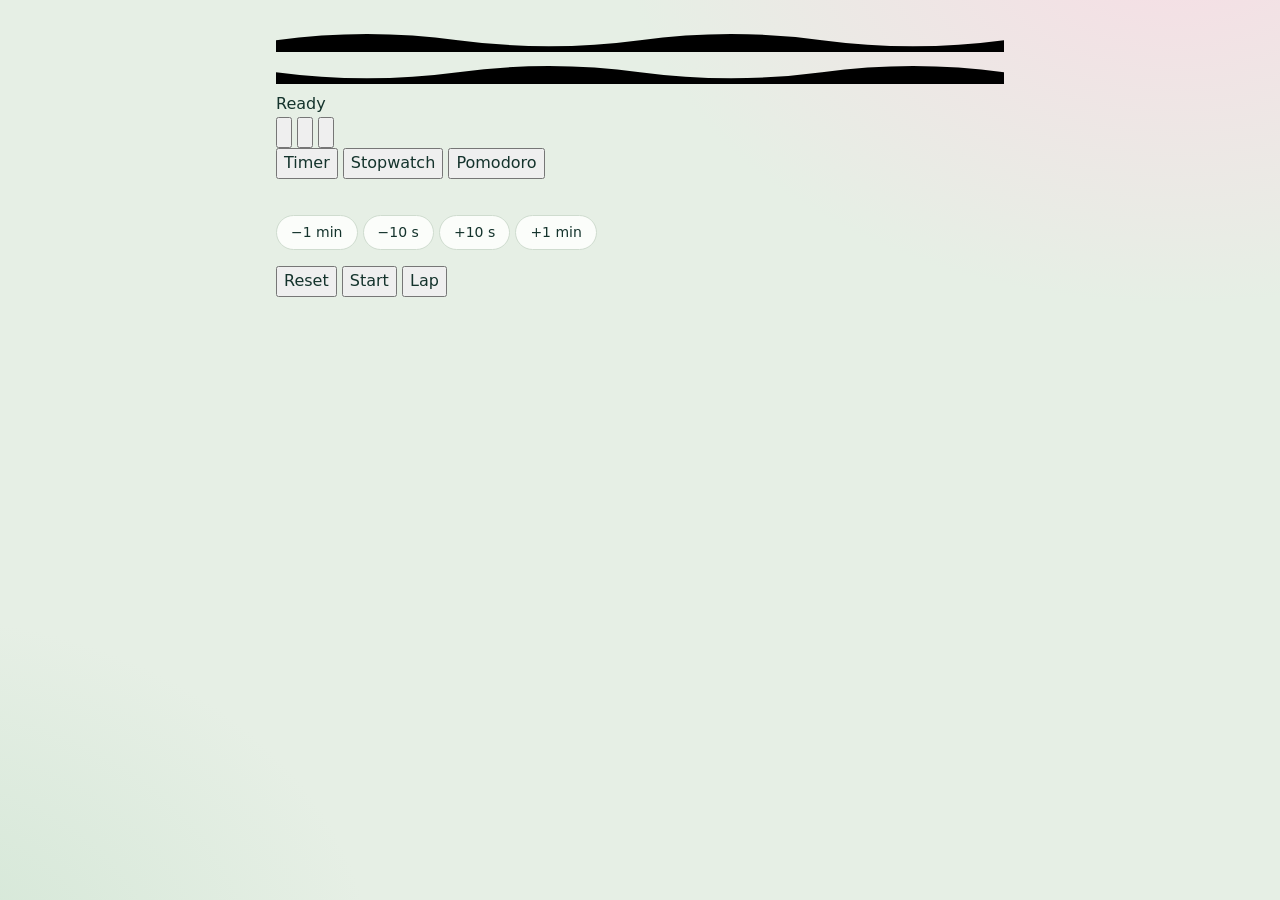
==== index-timer.html @ b1a6feed "timer" ====
<!DOCTYPE html>
<html lang="en">
<head>
<meta charset="utf-8">
<meta name="viewport" content="width=device-width, initial-scale=1, viewport-fit=cover">
<meta name="theme-color" content="#0B1020" id="tc">
<title>Tide</title>
<link rel="preconnect" href="https://fonts.googleapis.com">
<link rel="preconnect" href="https://fonts.gstatic.com" crossorigin>
<link href="https://fonts.googleapis.com/css2?family=Big+Shoulders+Display:wght@800;900&family=Outfit:wght@400;600&display=swap" rel="stylesheet">
<link rel="stylesheet" href="style.css">
</head>
<body>
<main class="app idle" id="app" data-theme="ocean" data-mode="timer">
  <div class="tide" id="tide">
    <svg class="wave" viewBox="0 0 1200 40" preserveAspectRatio="none" aria-hidden="true"><path d="M0 20Q150 0 300 20T600 20T900 20T1200 20V40H0Z"/></svg>
    <svg class="wave w2" viewBox="0 0 1200 40" preserveAspectRatio="none" aria-hidden="true"><path d="M0 20Q150 40 300 20T600 20T900 20T1200 20V40H0Z"/></svg>
  </div>

  <header class="top">
    <span class="pill" id="state">Ready</span>
    <div class="icons">
      <button class="ib" id="theme" aria-label="Change theme"><svg viewBox="0 0 24 24"><path d="M12 3a9 9 0 1 0 0 18c1.2 0 2-.8 2-1.8 0-.5-.2-.9-.5-1.3-.3-.4-.5-.8-.5-1.3 0-1 .8-1.8 1.8-1.8H17a4 4 0 0 0 4-4C21 6.5 17 3 12 3z"/><circle cx="7.5" cy="11" r="1"/><circle cx="10.5" cy="7" r="1"/><circle cx="15" cy="7.5" r="1"/></svg></button>
      <button class="ib" id="snd" aria-label="Toggle sound"><svg class="on" viewBox="0 0 24 24"><path d="M11 5 6 9H3v6h3l5 4z"/><path d="M15.5 8.5a5 5 0 0 1 0 7M18.5 5.5a9 9 0 0 1 0 13"/></svg><svg class="off" viewBox="0 0 24 24"><path d="M11 5 6 9H3v6h3l5 4z"/><path d="m16 9 5 6M21 9l-5 6"/></svg></button>
      <button class="ib" id="full" aria-label="Fullscreen"><svg viewBox="0 0 24 24"><path d="M4 9V4h5M20 9V4h-5M4 15v5h5M20 15v5h-5"/></svg></button>
    </div>
  </header>

  <nav class="tabs" id="tabs" aria-label="Mode">
    <button data-mode="timer" class="on">Timer</button>
    <button data-mode="stopwatch">Stopwatch</button>
    <button data-mode="pomodoro">Pomodoro</button>
  </nav>

  <section class="mid">
    <div class="clock" id="clock" role="timer"></div>
    <div class="hint" id="hint"></div>
    <div class="dots" id="dots"></div>
    <div class="presets" id="presets"></div>
    <div class="adjust" id="adjust">
      <button class="chip" data-s="-60">−1 min</button>
      <button class="chip" data-s="-10">−10 s</button>
      <button class="chip" data-s="10">+10 s</button>
      <button class="chip" data-s="60">+1 min</button>
    </div>
    <ol class="laps" id="laps"></ol>
  </section>

  <footer class="bar">
    <button class="side" id="reset">Reset</button>
    <button class="go" id="go">Start</button>
    <button class="side" id="lap">Lap</button>
  </footer>
</main>
<script src="script.js"></script>
</body>
</html>
---- style.css ----
/* Size Metrics Quiz
   Direction: a quiet botanical garden. Misty sage ground, deep forest ink,
   one rose accent that matches the flowers. */

:root {
  --bg: #e6efe5;
  --wash: #f7dde5;
  --wash-2: #d2e6d5;
  --card: #fbfdfa;
  --ink: #14332c;
  --muted: #58706a;
  --line: #cfdccf;
  --accent: #d6336c;
  --accent-ink: #ffffff;
  --accent-soft: #fbe4ec;
  --good: #2a8a57;
  --good-bg: #dcf2e3;
  --bad: #c93c46;
  --bad-bg: #fbe2e4;
  --warn: #d98a00;
  --shadow: 0 1px 2px rgba(20, 51, 44, .06), 0 12px 32px -12px rgba(20, 51, 44, .22);
  --radius: 20px;
  --font-display: "Bricolage Grotesque", "Segoe UI", system-ui, sans-serif;
  --font-body: "DM Sans", system-ui, -apple-system, "Segoe UI", sans-serif;
  --font-mono: "DM Mono", ui-monospace, Menlo, Consolas, monospace;
}

@media (prefers-color-scheme: dark) {
  :root {
    --bg: #0e1b18;
    --wash: #2a1620;
    --wash-2: #12302a;
    --card: #142622;
    --ink: #e7f1ec;
    --muted: #9bb5ac;
    --line: #27413a;
    --accent: #ff7aa5;
    --accent-ink: #2a0b17;
    --accent-soft: #3a1c28;
    --good: #5fd596;
    --good-bg: #123424;
    --bad: #ff8a91;
    --bad-bg: #3b1b1f;
    --warn: #f5b73d;
    --shadow: 0 1px 2px rgba(0, 0, 0, .3), 0 12px 32px -12px rgba(0, 0, 0, .6);
  }
}

* { box-sizing: border-box; }

html { -webkit-text-size-adjust: 100%; }

body {
  margin: 0;
  min-height: 100vh;
  color: var(--ink);
  font-family: var(--font-body);
  font-size: 16px;
  line-height: 1.55;
  background:
    radial-gradient(56rem 38rem at 92% -8%, var(--wash), transparent 62%),
    radial-gradient(48rem 36rem at -8% 108%, var(--wash-2), transparent 62%),
    var(--bg);
  background-attachment: fixed;
}

#petals {
  position: fixed;
  inset: 0;
  width: 100%;
  height: 100%;
  pointer-events: none;
  z-index: 50;
}

.app {
  width: 100%;
  max-width: 760px;
  margin: 0 auto;
  padding: 28px 16px 64px;
}

.screen { display: none; }
.screen.is-active { display: block; animation: rise .45s ease both; }

h1, h2, h3 {
  font-family: var(--font-display);
  line-height: 1.15;
  margin: 0;
  text-wrap: balance;
}

button { font: inherit; color: inherit; cursor: pointer; }
:focus-visible { outline: 3px solid var(--accent); outline-offset: 3px; }

.card {
  background: var(--card);
  border: 1px solid var(--line);
  border-radius: var(--radius);
  box-shadow: var(--shadow);
}

.eyebrow {
  margin: 0 0 8px;
  font-family: var(--font-mono);
  font-size: 12px;
  letter-spacing: .1em;
  text-transform: uppercase;
  color: var(--muted);
}

.lede { margin: 12px 0 0; color: var(--muted); max-width: 54ch; }

/* ---------- Buttons ---------- */
.btn {
  display: inline-flex;
  align-items: center;
  justify-content: center;
  gap: 8px;
  border: 0;
  border-radius: 999px;
  padding: 14px 30px;
  font-weight: 600;
  letter-spacing: .01em;
  background: var(--accent);
  color: var(--accent-ink);
  box-shadow: 0 8px 20px -8px var(--accent);
  transition: transform .15s ease, box-shadow .15s ease;
}
.btn:hover { transform: translateY(-2px); box-shadow: 0 12px 24px -8px var(--accent); }
.btn:active { transform: translateY(0); }
.btn.ghost {
  background: transparent;
  color: var(--ink);
  border: 1.5px solid var(--line);
  box-shadow: none;
}
.btn.ghost:hover { border-color: var(--accent); color: var(--accent); }

/* ---------- Start screen ---------- */
.hero {
  position: relative;
  overflow: hidden;
  padding: 48px 28px 36px;
  text-align: center;
  display: flex;
  flex-direction: column;
  align-items: center;
}
.hero h1 { font-size: clamp(34px, 8vw, 54px); font-weight: 700; }
.hero .lede { text-align: center; }

.bloom {
  width: 150px;
  height: 150px;
  margin-bottom: 18px;
  animation: spin 40s linear infinite;
}
.bloom ellipse { fill: var(--accent); opacity: .88; }
.bloom .ring-b ellipse { fill: #ff9fbd; opacity: .95; }
.bloom .core { fill: #f2b84b; }

.rules {
  list-style: none;
  padding: 0;
  margin: 28px 0 30px;
  display: flex;
  flex-wrap: wrap;
  justify-content: center;
  gap: 12px;
}
.rules li {
  min-width: 128px;
  padding: 12px 16px;
  border: 1px solid var(--line);
  border-radius: 14px;
  background: var(--bg);
  display: flex;
  flex-direction: column;
}
.rules b { font-family: var(--font-display); font-size: 22px; }
.rules span { font-size: 13px; color: var(--muted); }
.hint { margin: 18px 0 0; font-size: 13px; color: var(--muted); }

/* ---------- Paste your own questions ---------- */
.paste {
  width: 100%;
  max-width: 620px;
  margin-top: 24px;
  padding: 0 18px;
  text-align: left;
  background: var(--bg);
  border: 1px solid var(--line);
  border-radius: 14px;
}
.paste summary { padding: 14px 0; font-weight: 600; cursor: pointer; }
.paste[open] summary { border-bottom: 1px solid var(--line); margin-bottom: 14px; }
.paste-help { margin: 0 0 12px; font-size: 14px; color: var(--muted); }
.paste-help code {
  font-family: var(--font-mono);
  font-size: .92em;
  padding: 1px 6px;
  border-radius: 6px;
  background: var(--card);
  border: 1px solid var(--line);
}
.paste textarea {
  display: block;
  width: 100%;
  min-height: 190px;
  padding: 12px 14px;
  resize: vertical;
  font-family: var(--font-mono);
  font-size: 13px;
  line-height: 1.6;
  color: var(--ink);
  background: var(--card);
  border: 1.5px solid var(--line);
  border-radius: 10px;
}
.paste textarea:focus-visible { outline: 3px solid var(--accent); outline-offset: 2px; }
.paste-actions { display: flex; flex-wrap: wrap; gap: 10px; margin: 14px 0 12px; }
.paste .btn { padding: 11px 22px; }
.paste-msg { margin: 0 0 16px; font-size: 14px; min-height: 1.5em; overflow-wrap: anywhere; }
.paste-msg.ok { color: var(--good); }
.paste-msg.warn { color: var(--warn); }
.paste-msg.err { color: var(--bad); }
.sr { position: absolute; width: 1px; height: 1px; overflow: hidden; clip: rect(0 0 0 0); white-space: nowrap; }

/* ---------- Quiz top bar ---------- */
.topbar {
  display: flex;
  align-items: center;
  justify-content: space-between;
  gap: 12px;
  margin-bottom: 14px;
}
.chips { display: flex; flex-wrap: wrap; gap: 8px; min-width: 0; }
.chip {
  padding: 6px 14px;
  border-radius: 999px;
  border: 1px solid var(--line);
  background: var(--card);
  font-size: 14px;
  font-variant-numeric: tabular-nums;
  white-space: nowrap;
}
.chip b { font-weight: 600; }
.chip-streak { background: var(--accent-soft); border-color: var(--accent); color: var(--accent); font-weight: 600; }

.timer {
  position: relative;
  width: 64px;
  height: 64px;
  flex: none;
}
.timer svg { width: 100%; height: 100%; transform: rotate(-90deg); }
.timer circle { fill: none; stroke-width: 6; }
.t-bg { stroke: var(--line); }
.t-fg {
  stroke: var(--good);
  stroke-linecap: round;
  stroke-dasharray: 163.36;
  stroke-dashoffset: 0;
  transition: stroke .3s ease;
}
.timer span {
  position: absolute;
  inset: 0;
  display: grid;
  place-items: center;
  font-family: var(--font-mono);
  font-weight: 500;
  font-size: 20px;
  font-variant-numeric: tabular-nums;
}
.timer.warn .t-fg { stroke: var(--warn); }
.timer.danger .t-fg { stroke: var(--bad); }
.timer.danger span { color: var(--bad); animation: pulse .5s ease-in-out infinite alternate; }

/* ---------- Progress dots ---------- */
.dots { display: flex; gap: 4px; margin-bottom: 18px; }
.dot {
  flex: 1 1 0;
  min-width: 4px;
  height: 7px;
  border-radius: 4px;
  background: var(--line);
  transition: background .25s ease, transform .25s ease;
}
.dot.current { background: var(--accent); transform: scaleY(1.5); }
.dot.correct { background: var(--good); }
.dot.wrong { background: var(--bad); }
.dot.timeout { background: var(--warn); }

/* ---------- Question card ---------- */
.q-card { padding: 28px 24px 24px; }
.q-card.shake { animation: shake .45s ease; }
.qno {
  margin: 0 0 8px;
  font-family: var(--font-mono);
  font-size: 12px;
  letter-spacing: .1em;
  text-transform: uppercase;
  color: var(--muted);
}
.q-card h2 { font-size: clamp(20px, 4.4vw, 26px); font-weight: 600; margin-bottom: 20px; }

.code {
  margin: 0 0 20px;
  padding: 14px 16px;
  background: var(--bg);
  border: 1px solid var(--line);
  border-radius: 12px;
  font-family: var(--font-mono);
  font-size: 14px;
  overflow-x: auto;
}

.opts { display: grid; gap: 10px; }
.opt {
  display: flex;
  align-items: flex-start;
  gap: 14px;
  width: 100%;
  min-width: 0;
  text-align: left;
  padding: 13px 16px;
  background: var(--card);
  border: 1.5px solid var(--line);
  border-radius: 14px;
  transition: border-color .15s ease, background .15s ease, transform .15s ease;
}
.opt .badge {
  flex: none;
  width: 30px;
  height: 30px;
  display: grid;
  place-items: center;
  border-radius: 50%;
  border: 1.5px solid var(--line);
  font-family: var(--font-mono);
  font-size: 13px;
  font-weight: 500;
  color: var(--muted);
}
.opt .txt { flex: 1; min-width: 0; padding-top: 3px; overflow-wrap: anywhere; }
.opt:hover:not(:disabled) { border-color: var(--accent); background: var(--accent-soft); transform: translateX(3px); }
.opt:hover:not(:disabled) .badge { border-color: var(--accent); color: var(--accent); }
.opt:disabled { cursor: default; }

.opt.correct { border-color: var(--good); background: var(--good-bg); animation: pop .5s ease; }
.opt.correct .badge { background: var(--good); border-color: var(--good); color: #fff; }
.opt.wrong { border-color: var(--bad); background: var(--bad-bg); }
.opt.wrong .badge { background: var(--bad); border-color: var(--bad); color: #fff; }
.opt.dim { opacity: .55; }
.opt .mark { flex: none; font-weight: 700; padding-top: 2px; }
.opt.correct .mark { color: var(--good); }
.opt.wrong .mark { color: var(--bad); }

/* ---------- Feedback + explanation ---------- */
.feedback {
  margin-top: 22px;
  padding-top: 20px;
  border-top: 1.5px dashed var(--line);
  animation: rise .4s ease both;
}
.verdict {
  margin: 0 0 10px;
  font-family: var(--font-display);
  font-size: 22px;
  font-weight: 700;
}
.verdict.good { color: var(--good); }
.verdict.bad { color: var(--bad); }
.verdict.late { color: var(--warn); }
.explain { margin-bottom: 20px; }
.explain p { margin: 0 0 10px; }
.explain ul { margin: 6px 0 10px; padding-left: 22px; }
.explain li { margin: 3px 0; }
.explain code, .review code {
  font-family: var(--font-mono);
  font-size: .9em;
  padding: 1px 6px;
  border-radius: 6px;
  background: var(--bg);
  border: 1px solid var(--line);
}
.explain .f {
  margin: 8px 0 12px;
  padding: 12px 16px;
  font-family: var(--font-mono);
  font-size: 15px;
  line-height: 1.7;
  background: var(--bg);
  border: 1px solid var(--line);
  border-left: 4px solid var(--accent);
  border-radius: 10px;
  overflow-x: auto;
}

/* ---------- Result ---------- */
.result { padding: 40px 24px 32px; text-align: center; }
.result .big {
  font-family: var(--font-display);
  font-weight: 700;
  font-size: clamp(72px, 20vw, 120px);
  line-height: 1;
  color: var(--accent);
  font-variant-numeric: tabular-nums;
}
.result .big small { font-size: .38em; color: var(--muted); font-weight: 500; }
.result h2 { margin-top: 10px; font-size: clamp(24px, 5vw, 32px); }
.result .lede { margin-left: auto; margin-right: auto; }

.stats {
  display: grid;
  grid-template-columns: repeat(auto-fit, minmax(120px, 1fr));
  gap: 10px;
  margin: 28px 0 8px;
}
.stats div {
  padding: 14px 10px;
  border: 1px solid var(--line);
  border-radius: 14px;
  background: var(--bg);
  display: flex;
  flex-direction: column;
}
.stats b { font-family: var(--font-display); font-size: 26px; font-variant-numeric: tabular-nums; }
.stats span { font-size: 13px; color: var(--muted); }

.result h3 { margin: 28px 0 12px; text-align: left; font-size: 20px; }
.review { list-style: none; padding: 0; margin: 0; display: grid; gap: 10px; text-align: left; }
.review li { padding: 14px 16px; border: 1px solid var(--line); border-radius: 14px; background: var(--bg); }
.review .rq { margin: 0 0 6px; font-weight: 500; }
.review .ra { margin: 0; font-size: 14px; color: var(--muted); }
.review .ra b { color: var(--good); font-weight: 600; }
.review .tag {
  display: inline-block;
  margin-right: 8px;
  padding: 1px 10px;
  border-radius: 999px;
  font-size: 12px;
  font-weight: 600;
}
.review .tag.wrong { background: var(--bad-bg); color: var(--bad); }
.review .tag.timeout { background: var(--accent-soft); color: var(--warn); }
.review .perfect { text-align: center; border-style: dashed; color: var(--muted); }

.actions { display: flex; flex-wrap: wrap; justify-content: center; gap: 12px; margin-top: 28px; }

/* ---------- Motion ---------- */
@keyframes rise  { from { opacity: 0; transform: translateY(12px); } to { opacity: 1; transform: none; } }
@keyframes spin  { to { transform: rotate(360deg); } }
@keyframes pop   { 0% { transform: scale(1); } 40% { transform: scale(1.025); } 100% { transform: scale(1); } }
@keyframes shake { 0%, 100% { transform: translateX(0); } 20% { transform: translateX(-8px); } 40% { transform: translateX(7px); } 60% { transform: translateX(-5px); } 80% { transform: translateX(3px); } }
@keyframes pulse { from { transform: scale(1); } to { transform: scale(1.14); } }

@media (prefers-reduced-motion: reduce) {
  *, *::before, *::after { animation: none !important; transition: none !important; }
}

@media (max-width: 480px) {
  .app { padding-top: 16px; }
  .hero { padding: 36px 18px 28px; }
  .q-card { padding: 22px 16px 18px; }
  .opt { padding: 11px 12px; gap: 10px; }
}
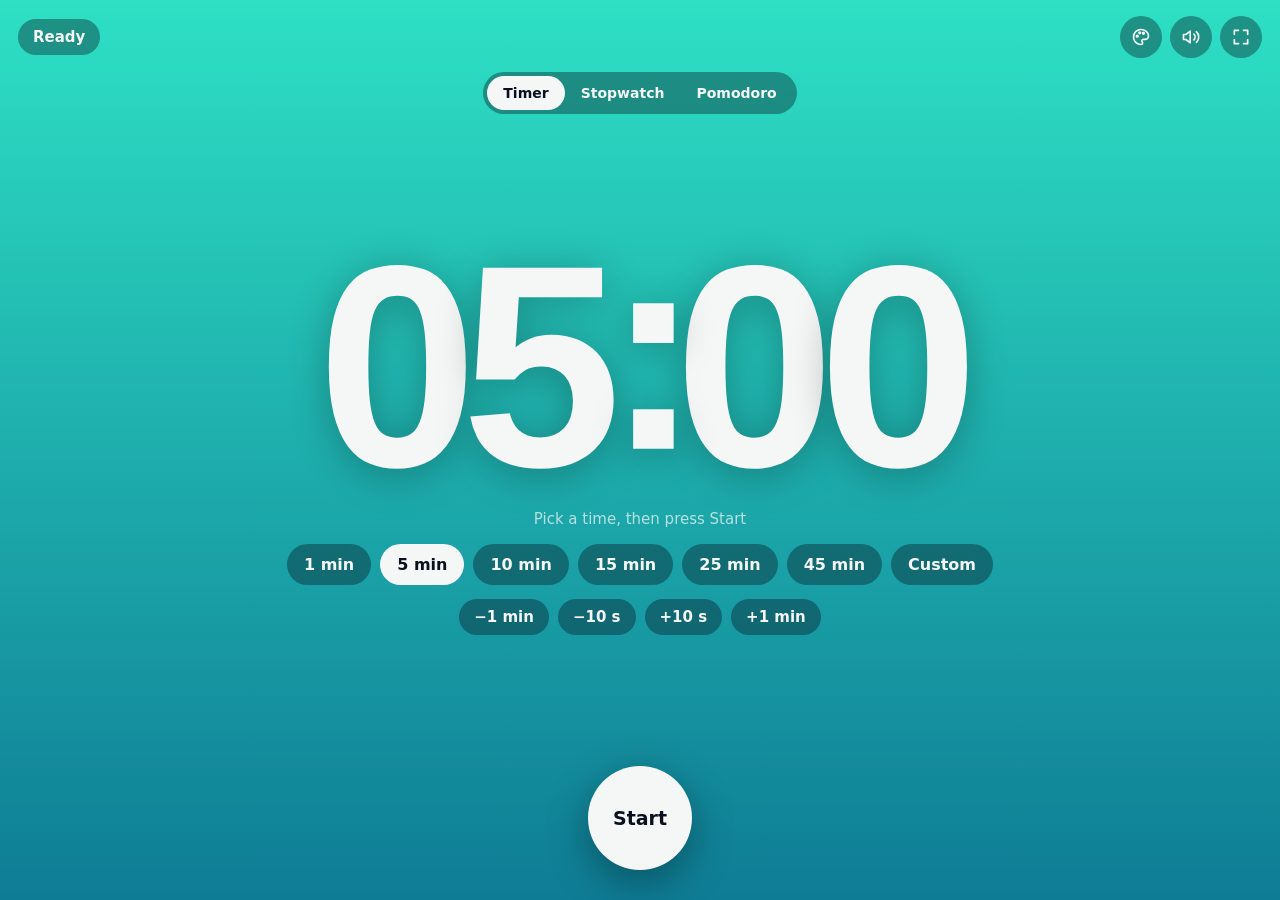
==== commit 79e6c7a3: "sorry" ====
--- a/index-timer.html
+++ b/index-timer.html
@@ -8,7 +8,7 @@
 <link rel="preconnect" href="https://fonts.googleapis.com">
 <link rel="preconnect" href="https://fonts.gstatic.com" crossorigin>
 <link href="https://fonts.googleapis.com/css2?family=Big+Shoulders+Display:wght@800;900&family=Outfit:wght@400;600&display=swap" rel="stylesheet">
-<link rel="stylesheet" href="style.css">
+<link rel="stylesheet" href="style-timer.css">
 </head>
 <body>
 <main class="app idle" id="app" data-theme="ocean" data-mode="timer">
@@ -52,6 +52,6 @@
     <button class="side" id="lap">Lap</button>
   </footer>
 </main>
-<script src="script.js"></script>
+<script src="script-timer.js"></script>
 </body>
 </html>
--- a/style-timer.css
+++ b/style-timer.css
@@ -0,0 +1,80 @@
+:root{--text:#F4F7F5;--muted:rgba(244,247,245,.72);--glass:rgba(8,12,26,.36);color-scheme:dark;box-sizing:border-box;
+  padding-top:env(safe-area-inset-top,0px);padding-bottom:env(safe-area-inset-bottom,0px)}
+*,*::before,*::after{box-sizing:inherit;margin:0;padding:0}
+html{height:100%;scroll-padding-top:env(safe-area-inset-top,0px)}
+body{height:100%;background:#0B1020;color:var(--text);font-family:'Outfit',system-ui,sans-serif;overflow:hidden;
+  -webkit-user-select:none;user-select:none;touch-action:manipulation;-webkit-tap-highlight-color:transparent}
+button{font-family:inherit;color:inherit}
+button:focus-visible{outline:3px solid #fff;outline-offset:3px}
+
+/* themes */
+.app{--lvl:1;--warn-a:#FF8A66;--warn-b:#D6264A}
+.app[data-theme=ocean]{--bg:#0B1020;--ta:#2EE0C4;--tb:#0E7C95}
+.app[data-theme=sunset]{--bg:#1A0B1E;--ta:#FFC15A;--tb:#E4405F}
+.app[data-theme=forest]{--bg:#08140E;--ta:#C4F77E;--tb:#1B8A57}
+.app[data-theme=violet]{--bg:#100B24;--ta:#D2B4FF;--tb:#5B3FD1}
+.app.warn[data-theme],.app.done[data-theme]{--ta:var(--warn-a);--tb:var(--warn-b)}
+
+.app{position:fixed;inset:0;display:flex;flex-direction:column;overflow:hidden;background:var(--bg);transition:background .5s}
+.tide{position:absolute;left:0;right:0;bottom:0;height:calc(var(--lvl)*100%);background:linear-gradient(180deg,var(--ta),var(--tb));transition:background .6s}
+.wave{position:absolute;left:0;top:-39px;width:200%;height:40px;fill:var(--ta);animation:drift 7s linear infinite;transition:fill .6s}
+.wave.w2{top:-34px;opacity:.45;animation-duration:11s;animation-direction:reverse}
+.app.empty .wave{display:none}
+@keyframes drift{to{transform:translateX(-50%)}}
+
+/* header */
+.top,.tabs,.mid,.bar{position:relative;z-index:2}
+.top{display:flex;justify-content:space-between;align-items:center;padding:16px 18px 0;gap:10px}
+.pill,.ib,.chip,.side,.tabs{background:var(--glass);backdrop-filter:blur(10px);-webkit-backdrop-filter:blur(10px)}
+.pill{font-size:15px;font-weight:600;padding:9px 15px;border-radius:99px;white-space:nowrap;overflow:hidden;text-overflow:ellipsis}
+.icons{display:flex;gap:8px}
+.ib{width:42px;height:42px;border-radius:50%;border:0;display:grid;place-items:center;cursor:pointer}
+.ib svg{width:20px;height:20px;stroke:currentColor;fill:none;stroke-width:2;stroke-linecap:round;stroke-linejoin:round}
+.ib.muted .on,.ib:not(.muted) .off{display:none}
+
+.tabs{align-self:center;margin-top:14px;display:flex;padding:4px;border-radius:99px}
+.tabs button{border:0;background:none;font-size:14px;font-weight:600;padding:9px 16px;border-radius:99px;cursor:pointer;transition:background .2s,color .2s}
+.tabs button.on{background:var(--text);color:#0B1020}
+
+/* middle */
+.mid{flex:1;min-height:0;display:flex;flex-direction:column;align-items:center;justify-content:center;gap:14px}
+.clock{font-family:'Big Shoulders Display',Impact,'Arial Narrow',sans-serif;font-weight:900;font-size:min(46vw,32vh);line-height:.9;
+  display:flex;justify-content:center;align-items:baseline;text-shadow:0 6px 40px rgba(0,0,0,.28);cursor:pointer}
+.clock.long{font-size:min(31vw,24vh)}
+.clock .d{display:inline-block;width:.5em;text-align:center}
+.clock .c{display:inline-block;width:.24em;text-align:center;transform:translateY(-.06em)}
+.clock .cs{font-size:.32em;width:1.25em;text-align:left;margin-left:.1em;opacity:.85}
+.app.done .clock{animation:pulse .7s ease-in-out infinite alternate}
+.app.done .tide{height:100%;animation:flash .7s ease-in-out infinite alternate}
+@keyframes pulse{to{transform:scale(1.05)}}
+@keyframes flash{to{opacity:.55}}
+.hint{font-size:15px;color:var(--muted);text-align:center;padding:0 24px;min-height:20px}
+
+.dots{display:none;gap:10px}
+.app[data-mode=pomodoro] .dots{display:flex}
+.dots i{width:12px;height:12px;border-radius:50%;border:2px solid var(--text);opacity:.55}
+.dots i.on{background:var(--text);opacity:1}
+.dots i.now{opacity:1;box-shadow:0 0 0 4px rgba(255,255,255,.22)}
+
+.presets,.adjust{display:flex;gap:9px;flex-wrap:wrap;justify-content:center;padding:0 18px}
+.chip{border:0;font-size:16px;font-weight:600;padding:11px 17px;border-radius:99px;cursor:pointer}
+.chip.sel,.chip:active{background:var(--text);color:#0B1020}
+.adjust .chip{font-size:15px;padding:9px 15px}
+.app:not(.idle) .presets,.app:not(.idle) .adjust,.app[data-mode=stopwatch] .presets{display:none}
+.app:not([data-mode=timer]) .adjust{display:none}
+
+.laps{display:none;list-style:none;width:min(88vw,420px);max-height:21vh;overflow-y:auto;border-radius:18px;background:var(--glass);backdrop-filter:blur(10px);-webkit-backdrop-filter:blur(10px)}
+.app[data-mode=stopwatch] .laps.has{display:block}
+.laps li{display:flex;justify-content:space-between;padding:10px 18px;font-size:16px;font-variant-numeric:tabular-nums;border-bottom:1px solid rgba(255,255,255,.1)}
+.laps li:last-child{border:0}
+.laps li b{font-weight:600;opacity:.7}
+
+/* controls */
+.bar{display:flex;justify-content:center;align-items:center;gap:26px;padding:8px 20px 30px}
+.go{width:104px;height:104px;border-radius:50%;border:0;background:var(--text);color:#0B1020;font-size:19px;font-weight:600;cursor:pointer;box-shadow:0 12px 40px rgba(0,0,0,.35);transition:transform .15s}
+.side{width:64px;height:64px;border-radius:50%;border:0;font-size:14px;font-weight:600;cursor:pointer;transition:transform .15s}
+.go:active,.side:active{transform:scale(.92)}
+.side.hide{visibility:hidden}
+
+@media (max-height:600px){.mid{gap:8px}.clock{font-size:28vh}.go{width:84px;height:84px}.dots,.hint{display:none}}
+@media (prefers-reduced-motion:reduce){.wave,.app.done .clock,.app.done .tide{animation:none}}
